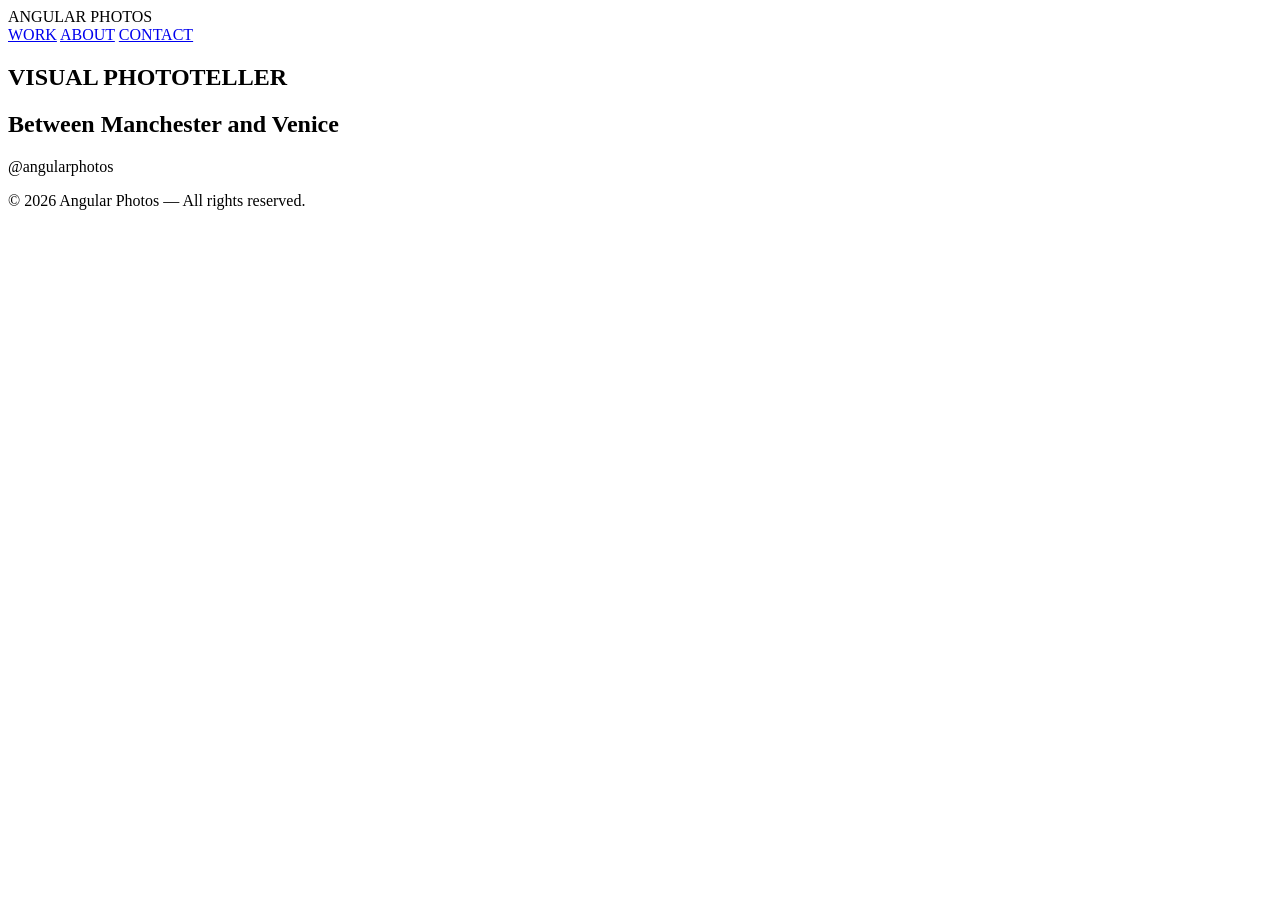
==== about.html @ 1f6b76db "Rename about.hmtl to about.html" ====
<!DOCTYPE html>
<html lang="en">
<head>
  <meta charset="UTF-8">
  <meta name="viewport" content="width=device-width, initial-scale=1.0">
  <title>About — Angular Photos</title>
  <link href="https://fonts.googleapis.com/css2?family=Inter:wght@400;500;700&display=swap" rel="stylesheet">
  <link rel="stylesheet" href="style.css">
</head>
<body>

  <header class="header">
    <div class="logo">ANGULAR PHOTOS</div>
    <nav class="nav">
      <a href="index.html">WORK</a>
      <a href="about.html">ABOUT</a>
      <a href="contact.html">CONTACT</a>
    </nav>
  </header>

  <section class="about">
    <h1>VISUAL PHOTOTELLER</h1>
    <h2>Between Manchester and Venice</h2>
  </section>

  <footer class="footer">
    <p>@angularphotos</p>
    <p>© 2026 Angular Photos — All rights reserved.</p>
  </footer>

</body>
</html>
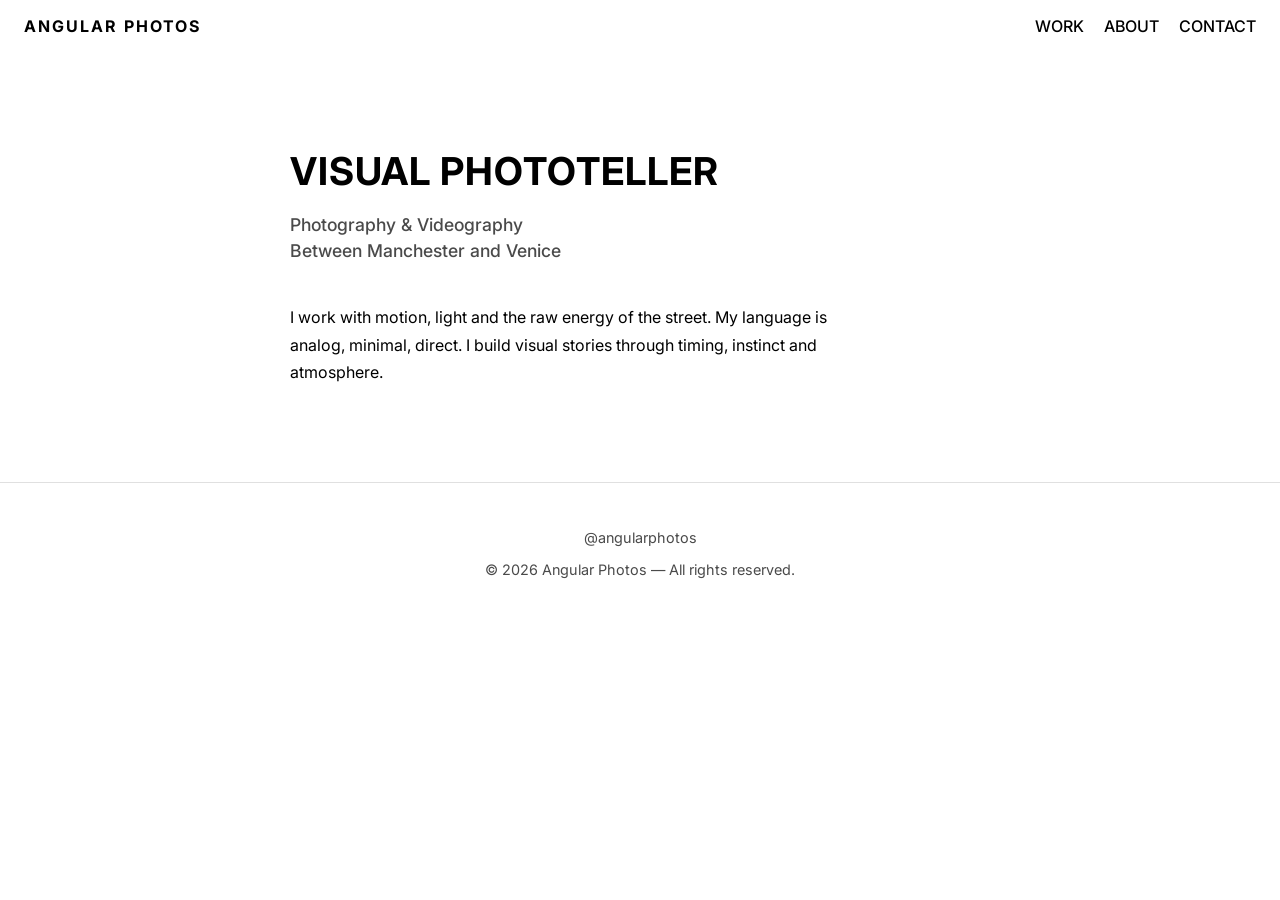
==== commit e94a1a03: "Update about section with new content and styling adjustments" ====
--- a/about.html
+++ b/about.html
@@ -1,5 +1,6 @@
 <!DOCTYPE html>
 <html lang="en">
+
 <head>
   <meta charset="UTF-8">
   <meta name="viewport" content="width=device-width, initial-scale=1.0">
@@ -7,6 +8,7 @@
   <link href="https://fonts.googleapis.com/css2?family=Inter:wght@400;500;700&display=swap" rel="stylesheet">
   <link rel="stylesheet" href="style.css">
 </head>
+
 <body>
 
   <header class="header">
@@ -20,7 +22,16 @@
 
   <section class="about">
     <h1>VISUAL PHOTOTELLER</h1>
-    <h2>Between Manchester and Venice</h2>
+    <p class="about-sub">
+      Photography & Videography<br>
+      Between Manchester and Venice
+    </p>
+
+    <p class="about-text">
+      I work with motion, light and the raw energy of the street.
+      My language is analog, minimal, direct.
+      I build visual stories through timing, instinct and atmosphere.
+    </p>
   </section>
 
   <footer class="footer">
@@ -29,4 +40,5 @@
   </footer>
 
 </body>
-</html>
+
+</html>
--- a/style.css
+++ b/style.css
@@ -0,0 +1,106 @@
+body {
+  margin: 0;
+  background: #FFFFFF;
+  color: #000000;
+  font-family: 'Inter', sans-serif;
+}
+
+.header {
+  display: flex;
+  justify-content: space-between;
+  align-items: center;
+  padding: 1rem 1.5rem;
+}
+
+.logo {
+  font-weight: 700;
+  letter-spacing: 2px;
+}
+
+.nav a {
+  margin-left: 1rem;
+  text-decoration: none;
+  color: #000000;
+  font-weight: 500;
+}
+
+.editorial-grid {
+  display: grid;
+  grid-template-columns: 1fr;
+  gap: 1rem;
+  padding: 1rem;
+}
+
+.editorial-grid img {
+  width: 100%;
+  height: 100%;
+  object-fit: cover;
+}
+
+@media (min-width: 768px) {
+  .editorial-grid {
+    grid-template-columns: repeat(3, 1fr);
+    grid-auto-rows: 320px;
+  }
+
+  .grid-item.tall {
+    grid-row: span 2;
+  }
+
+  .grid-item.wide {
+    grid-column: span 2;
+  }
+
+  .grid-item.large {
+    grid-column: span 2;
+    grid-row: span 2;
+  }
+}
+
+.about {
+  max-width: 700px;
+  margin: 6rem auto;
+  padding: 0 1.5rem;
+  text-align: left;
+}
+
+.about h1 {
+  font-size: 2.4rem;
+  font-weight: 700;
+  letter-spacing: 1px;
+  margin-bottom: 1rem;
+}
+
+.about-sub {
+  font-size: 1.1rem;
+  font-weight: 500;
+  color: #4A4A4A;
+  margin-bottom: 2.5rem;
+  line-height: 1.5;
+}
+
+.about-text {
+  font-size: 1rem;
+  line-height: 1.7;
+  color: #000000;
+  max-width: 550px;
+}
+
+
+.contact {
+  text-align: center;
+  padding: 4rem 1rem;
+}
+
+.contact a {
+  color: #000000;
+  text-decoration: none;
+}
+
+.footer {
+  text-align: center;
+  padding: 2rem 1rem;
+  font-size: 0.9rem;
+  color: #4A4A4A;
+  border-top: 1px solid #E0E0E0;
+}
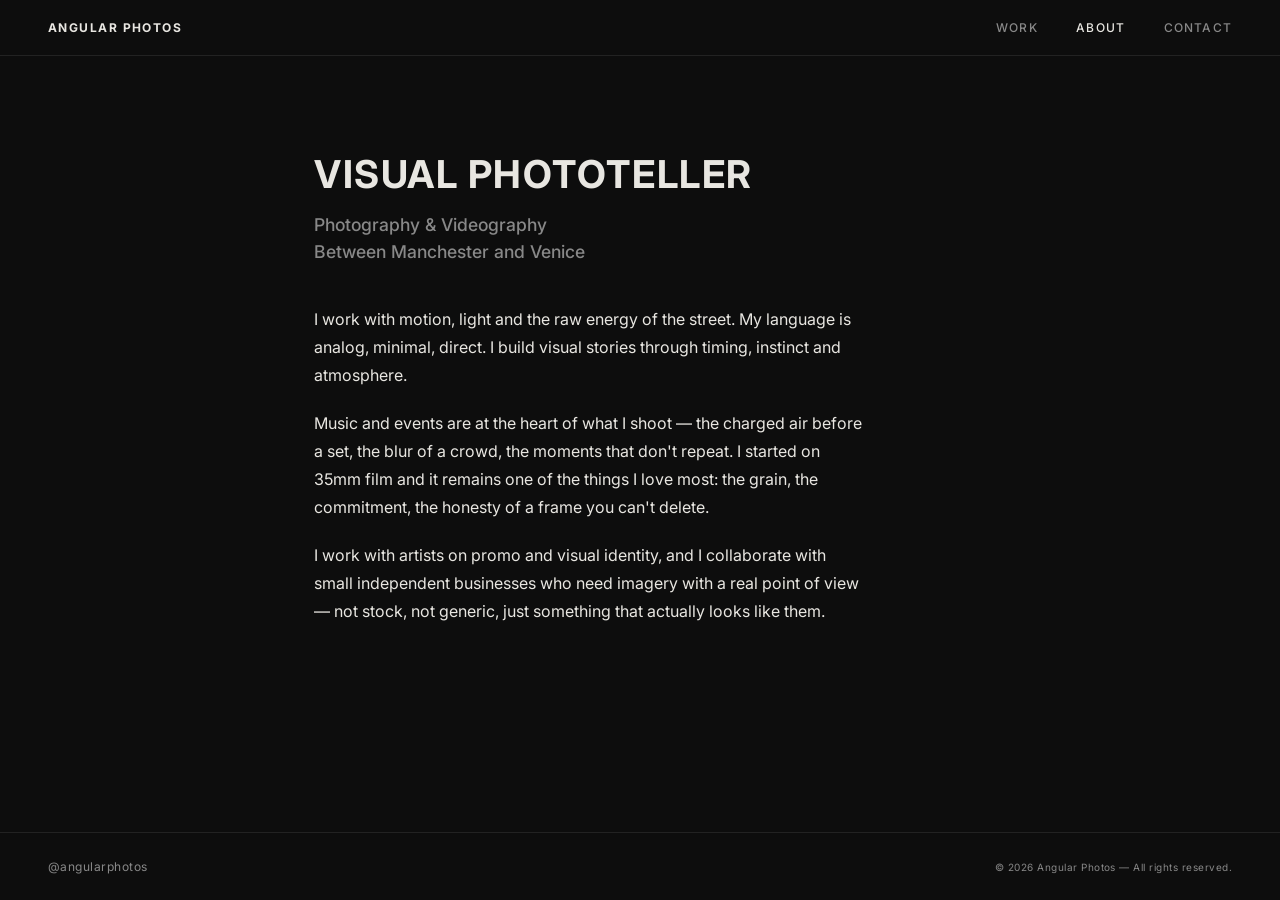
==== commit c0b2e173: "Enhance about page with improved navigation, accessibility features, and additional content" ====
--- a/about.html
+++ b/about.html
@@ -1,44 +1,99 @@
 <!DOCTYPE html>
 <html lang="en">
-
 <head>
   <meta charset="UTF-8">
   <meta name="viewport" content="width=device-width, initial-scale=1.0">
+  <meta name="description" content="About Angular Photos — photography and videography between Manchester and Venice.">
+  <meta name="theme-color" content="#0d0d0d">
   <title>About — Angular Photos</title>
+  <link rel="preconnect" href="https://fonts.googleapis.com">
+  <link rel="preconnect" href="https://fonts.gstatic.com" crossorigin>
   <link href="https://fonts.googleapis.com/css2?family=Inter:wght@400;500;700&display=swap" rel="stylesheet">
   <link rel="stylesheet" href="style.css">
 </head>
-
 <body>
 
-  <header class="header">
-    <div class="logo">ANGULAR PHOTOS</div>
-    <nav class="nav">
+  <header class="header" role="banner">
+    <!-- Fix 1: <a> not <div> so the logo is actually a link -->
+    <a href="index.html" class="logo" aria-label="Angular Photos — home">ANGULAR PHOTOS</a>
+
+    <!-- Fix 2: hamburger button so the nav can be closed on mobile -->
+    <button class="nav-toggle"
+            aria-controls="main-nav"
+            aria-expanded="false"
+            aria-label="Open navigation menu">
+      <span aria-hidden="true"></span>
+      <span aria-hidden="true"></span>
+      <span aria-hidden="true"></span>
+    </button>
+
+    <nav id="main-nav" class="nav" aria-label="Main navigation">
       <a href="index.html">WORK</a>
-      <a href="about.html">ABOUT</a>
+      <a href="about.html" aria-current="page">ABOUT</a>
       <a href="contact.html">CONTACT</a>
     </nav>
   </header>
 
-  <section class="about">
-    <h1>VISUAL PHOTOTELLER</h1>
-    <p class="about-sub">
-      Photography & Videography<br>
-      Between Manchester and Venice
-    </p>
+  <main>
+    <section class="about">
+      <h1>VISUAL PHOTOTELLER</h1>
+      <p class="about-sub">
+        Photography & Videography<br>
+        Between Manchester and Venice
+      </p>
+      <p class="about-text">
+        I work with motion, light and the raw energy of the street.
+        My language is analog, minimal, direct.
+        I build visual stories through timing, instinct and atmosphere.
+      </p>
+      <p class="about-text">
+        Music and events are at the heart of what I shoot — the charged air before a set,
+        the blur of a crowd, the moments that don't repeat. I started on 35mm film and it
+        remains one of the things I love most: the grain, the commitment, the honesty of
+        a frame you can't delete.
+      </p>
+      <p class="about-text">
+        I work with artists on promo and visual identity, and I collaborate with small
+        independent businesses who need imagery with a real point of view — not stock,
+        not generic, just something that actually looks like them.
+      </p>
+    </section>
+  </main>
 
-    <p class="about-text">
-      I work with motion, light and the raw energy of the street.
-      My language is analog, minimal, direct.
-      I build visual stories through timing, instinct and atmosphere.
-    </p>
-  </section>
-
-  <footer class="footer">
-    <p>@angularphotos</p>
-    <p>© 2026 Angular Photos — All rights reserved.</p>
+  <footer class="footer" role="contentinfo">
+    <p><a href="https://instagram.com/angularphotos"
+          style="color:inherit;text-decoration:none;"
+          aria-label="Angular Photos on Instagram">@angularphotos</a></p>
+    <p><small>© 2026 Angular Photos — All rights reserved.</small></p>
   </footer>
 
+  <script>
+    const toggle = document.querySelector('.nav-toggle');
+    const nav    = document.getElementById('main-nav');
+
+    toggle.addEventListener('click', () => {
+      const open = toggle.getAttribute('aria-expanded') === 'true';
+      toggle.setAttribute('aria-expanded', String(!open));
+      toggle.setAttribute('aria-label', open ? 'Open navigation menu' : 'Close navigation menu');
+      nav.classList.toggle('is-open', !open);
+    });
+
+    document.addEventListener('keydown', e => {
+      if (e.key === 'Escape' && nav.classList.contains('is-open')) {
+        toggle.setAttribute('aria-expanded', 'false');
+        toggle.setAttribute('aria-label', 'Open navigation menu');
+        nav.classList.remove('is-open');
+        toggle.focus();
+      }
+    });
+
+    nav.querySelectorAll('a').forEach(link => {
+      link.addEventListener('click', () => {
+        toggle.setAttribute('aria-expanded', 'false');
+        nav.classList.remove('is-open');
+      });
+    });
+  </script>
+
 </body>
-
 </html>
--- a/style.css
+++ b/style.css
@@ -1,106 +1,322 @@
+/* ============================================================
+   ANGULAR PHOTOS — style.css
+   Design tokens → Reset → Layout → Components → Pages → Utils
+   ============================================================ */
+
+/* ── Design tokens ───────────────────────────────────────── */
+:root {
+  /* Colours */
+  --color-bg:       #0d0d0d;
+  --color-surface:  #1a1a1a;
+  --color-text:     #e8e6e1;
+  --color-muted:    #888;
+  --color-border:   #222;
+  --color-accent:   #e8e6e1;
+
+  /* Typography */
+  --font-main: 'Inter', sans-serif;
+  --text-xs:   .75rem;
+  --text-sm:   .875rem;
+  --text-base: 1rem;
+  --text-lg:   1.1rem;
+  --text-xl:   1.25rem;
+  --text-2xl:  clamp(1.75rem, 4vw, 2.4rem);
+
+  /* Spacing */
+  --space-xs:  .5rem;
+  --space-sm:  1rem;
+  --space-md:  1.5rem;
+  --space-lg:  2.5rem;
+  --space-xl:  4rem;
+  --space-2xl: 6rem;
+
+  /* Layout */
+  --header-h:        56px;
+  --gallery-gap:     clamp(6px, 1.2vw, 14px);
+  --gallery-min-col: min(260px, 100%);
+  --content-max:     700px;
+  --text-max:        55ch;   /* comfortable line length */
+
+  /* Motion */
+  --duration-fast: .2s;
+  --duration-mid:  .4s;
+  --ease-out:      cubic-bezier(.25, .46, .45, .94);
+
+  /* Misc */
+  --radius: 4px;
+}
+
+/* ── Reset ───────────────────────────────────────────────── */
+*, *::before, *::after {
+  box-sizing: border-box;
+  margin: 0;
+  padding: 0;
+}
+
+/* Prevent horizontal scroll without hiding intentional overflow */
+html { overflow-x: clip; }
+
+/* Smooth scroll — overridden by reduced-motion below */
+html { scroll-behavior: smooth; }
+
+/* ── Base ────────────────────────────────────────────────── */
 body {
-  margin: 0;
-  background: #FFFFFF;
-  color: #000000;
-  font-family: 'Inter', sans-serif;
-}
-
+  font-family:      var(--font-main);
+  font-size:        var(--text-base);
+  line-height:      1.6;
+  background-color: var(--color-bg);
+  color:            var(--color-text);
+  min-height:       100dvh;          /* dvh = accounts for mobile browser chrome */
+  display:          flex;
+  flex-direction:   column;
+}
+
+img, video {
+  max-width: 100%;
+  height: auto;
+  display: block;
+}
+
+a {
+  color: inherit;
+  text-decoration: none;
+}
+
+/* ── Focus styles (shared, visible only for keyboard) ────── */
+:focus-visible {
+  outline:        2px solid var(--color-accent);
+  outline-offset: 3px;
+  border-radius:  var(--radius);
+}
+
+/* ── Skip link ───────────────────────────────────────────── */
+.skip-link {
+  position:      absolute;
+  top:           -999px;
+  left:          var(--space-sm);
+  padding:       var(--space-xs) var(--space-sm);
+  background:    var(--color-accent);
+  color:         #000;
+  font-size:     var(--text-sm);
+  font-weight:   700;
+  border-radius: var(--radius);
+  z-index:       9999;
+}
+.skip-link:focus { top: var(--space-xs); }
+
+/* ── Header ──────────────────────────────────────────────── */
 .header {
-  display: flex;
+  height:          var(--header-h);
+  position:        sticky;
+  top:             0;
+  z-index:         100;
+  display:         flex;
+  align-items:     center;
   justify-content: space-between;
+  padding-inline:  clamp(var(--space-sm), 4vw, 3rem);
+  background:      var(--color-bg);
+  border-bottom:   1px solid var(--color-border);
+}
+
+/* Logo — always first in flex order, above mobile nav overlay */
+.logo {
+  font-size:      var(--text-xs);
+  font-weight:    700;
+  letter-spacing: .12em;
+  white-space:    nowrap;
+  flex-shrink:    0;
+  order:          0;
+  position:       relative;   /* establishes stacking context */
+  z-index:        200;        /* above the nav overlay (z-index: unset) */
+  transition:     opacity var(--duration-fast);
+}
+.logo:hover { opacity: .65; }
+
+/* Desktop nav */
+.nav {
+  display:     flex;
   align-items: center;
-  padding: 1rem 1.5rem;
-}
-
-.logo {
-  font-weight: 700;
-  letter-spacing: 2px;
-}
-
+  gap:         clamp(var(--space-sm), 3vw, 2.5rem);
+  order:       1;            /* sits between logo and hamburger */
+}
 .nav a {
-  margin-left: 1rem;
-  text-decoration: none;
-  color: #000000;
-  font-weight: 500;
-}
-
-.editorial-grid {
+  font-size:      var(--text-xs);
+  font-weight:    500;
+  letter-spacing: .1em;
+  color:          var(--color-muted);
+  transition:     color var(--duration-fast);
+}
+.nav a:hover,
+.nav a[aria-current="page"] { color: var(--color-text); }
+
+/* Hamburger button — hidden on desktop, shown on mobile */
+.nav-toggle {
+  display:         none;
+  flex-direction:  column;
+  justify-content: center;
+  gap:             5px;
+  width:           32px;
+  height:          32px;
+  background:      none;
+  border:          none;
+  cursor:          pointer;
+  padding:         4px;
+  border-radius:   var(--radius);
+  order:           2;          /* always rightmost in the header flex row */
+}
+.nav-toggle span {
+  display:          block;
+  height:           1.5px;
+  background:       var(--color-text);
+  border-radius:    2px;
+  transition:       transform var(--duration-fast),
+                    opacity   var(--duration-fast);
+  transform-origin: center;
+}
+.nav-toggle[aria-expanded="true"] span:nth-child(1) { transform: translateY(6.5px) rotate(45deg); }
+.nav-toggle[aria-expanded="true"] span:nth-child(2) { opacity: 0; }
+.nav-toggle[aria-expanded="true"] span:nth-child(3) { transform: translateY(-6.5px) rotate(-45deg); }
+
+/* ── Gallery ─────────────────────────────────────────────── */
+main { flex: 1; }
+
+.gallery {
+  padding: var(--gallery-gap);
   display: grid;
-  grid-template-columns: 1fr;
-  gap: 1rem;
-  padding: 1rem;
-}
-
-.editorial-grid img {
-  width: 100%;
-  height: 100%;
+  /*
+    auto-fill: create as many columns as fit.
+    minmax(min(260px,100%), 1fr): each column is at least 260px
+    but never overflows a single-column mobile layout.
+    No breakpoint needed — the grid adapts continuously.
+  */
+  grid-template-columns: repeat(auto-fill, minmax(var(--gallery-min-col), 1fr));
+  gap: var(--gallery-gap);
+}
+
+.gallery-item {
+  display:       block;
+  overflow:      hidden;
+  border-radius: var(--radius);
+  background:    var(--color-surface); /* placeholder colour while image loads */
+  /* No aspect-ratio here — let each image keep its natural proportions.
+     Portrait shots will be taller, landscape shots shorter, which is
+     correct for a photography portfolio. */
+}
+
+.gallery-item img {
+  width:      100%;
+  height:     auto;        /* natural height — portrait images won't be cropped */
   object-fit: cover;
-}
-
-@media (min-width: 768px) {
-  .editorial-grid {
-    grid-template-columns: repeat(3, 1fr);
-    grid-auto-rows: 320px;
+  transition: transform var(--duration-mid) var(--ease-out),
+              filter    var(--duration-mid) var(--ease-out);
+}
+
+.gallery-item:hover img,
+.gallery-item:focus-within img {
+  transform: scale(1.04);
+  filter:    brightness(1.08);
+}
+
+/* ── About page ──────────────────────────────────────────── */
+.about {
+  max-width:  var(--content-max);
+  margin:     var(--space-2xl) auto;
+  padding:    0 clamp(var(--space-sm), 4vw, var(--space-md));
+}
+
+.about h1 {
+  font-size:     var(--text-2xl);
+  font-weight:   700;
+  letter-spacing: .04em;
+  line-height:   1.15;
+  margin-bottom: var(--space-sm);
+}
+
+.about-sub {
+  font-size:     var(--text-lg);
+  font-weight:   500;
+  color:         var(--color-muted);
+  margin-bottom: var(--space-lg);
+  line-height:   1.5;
+  max-width:     var(--text-max);
+}
+
+.about-text {
+  font-size:   var(--text-base);
+  line-height: 1.75;
+  color:       var(--color-text);
+  max-width:   var(--text-max);
+}
+.about-text + .about-text {
+  margin-top: 1.25rem;
+}
+
+/* ── Contact page ────────────────────────────────────────── */
+.contact {
+  display:         flex;
+  flex-direction:  column;
+  align-items:     center;
+  justify-content: center;
+  text-align:      center;
+  padding:         var(--space-xl) var(--space-sm);
+  gap:             var(--space-sm);
+}
+
+.contact a {
+  text-decoration: underline;
+  text-underline-offset: 3px;
+  transition: opacity var(--duration-fast);
+}
+.contact a:hover { opacity: .65; }
+
+/* ── Footer ──────────────────────────────────────────────── */
+.footer {
+  display:         flex;
+  flex-wrap:       wrap;
+  justify-content: space-between;
+  align-items:     center;
+  gap:             var(--space-xs);
+  padding:         var(--space-md) clamp(var(--space-sm), 4vw, 3rem);
+  border-top:      1px solid var(--color-border);
+  font-size:       var(--text-xs);
+  color:           var(--color-muted);
+  letter-spacing:  .04em;
+}
+
+/* ── Mobile nav overlay ──────────────────────────────────── */
+@media (max-width: 600px) {
+  .nav-toggle { display: flex; }
+
+  .nav {
+    /* Covers viewport below the header */
+    position:        fixed;
+    inset:           var(--header-h) 0 0 0;
+    flex-direction:  column;
+    justify-content: center;
+    gap:             2rem;
+    background:      var(--color-bg);
+    opacity:         0;
+    pointer-events:  none;
+    transition:      opacity var(--duration-fast);
   }
-
-  .grid-item.tall {
-    grid-row: span 2;
+  .nav.is-open {
+    opacity:        1;
+    pointer-events: auto;
   }
-
-  .grid-item.wide {
-    grid-column: span 2;
+  .nav a {
+    font-size:      var(--text-xl);
+    letter-spacing: .12em;
   }
-
-  .grid-item.large {
-    grid-column: span 2;
-    grid-row: span 2;
+}
+
+/* ── Reduced-motion: disable all transitions/animations ─── */
+@media (prefers-reduced-motion: reduce) {
+  *,
+  *::before,
+  *::after {
+    animation-duration:   1ms !important;
+    animation-iteration-count: 1 !important;
+    transition-duration:  1ms !important;
+    scroll-behavior:      auto !important;
   }
-}
-
-.about {
-  max-width: 700px;
-  margin: 6rem auto;
-  padding: 0 1.5rem;
-  text-align: left;
-}
-
-.about h1 {
-  font-size: 2.4rem;
-  font-weight: 700;
-  letter-spacing: 1px;
-  margin-bottom: 1rem;
-}
-
-.about-sub {
-  font-size: 1.1rem;
-  font-weight: 500;
-  color: #4A4A4A;
-  margin-bottom: 2.5rem;
-  line-height: 1.5;
-}
-
-.about-text {
-  font-size: 1rem;
-  line-height: 1.7;
-  color: #000000;
-  max-width: 550px;
-}
-
-
-.contact {
-  text-align: center;
-  padding: 4rem 1rem;
-}
-
-.contact a {
-  color: #000000;
-  text-decoration: none;
-}
-
-.footer {
-  text-align: center;
-  padding: 2rem 1rem;
-  font-size: 0.9rem;
-  color: #4A4A4A;
-  border-top: 1px solid #E0E0E0;
 }
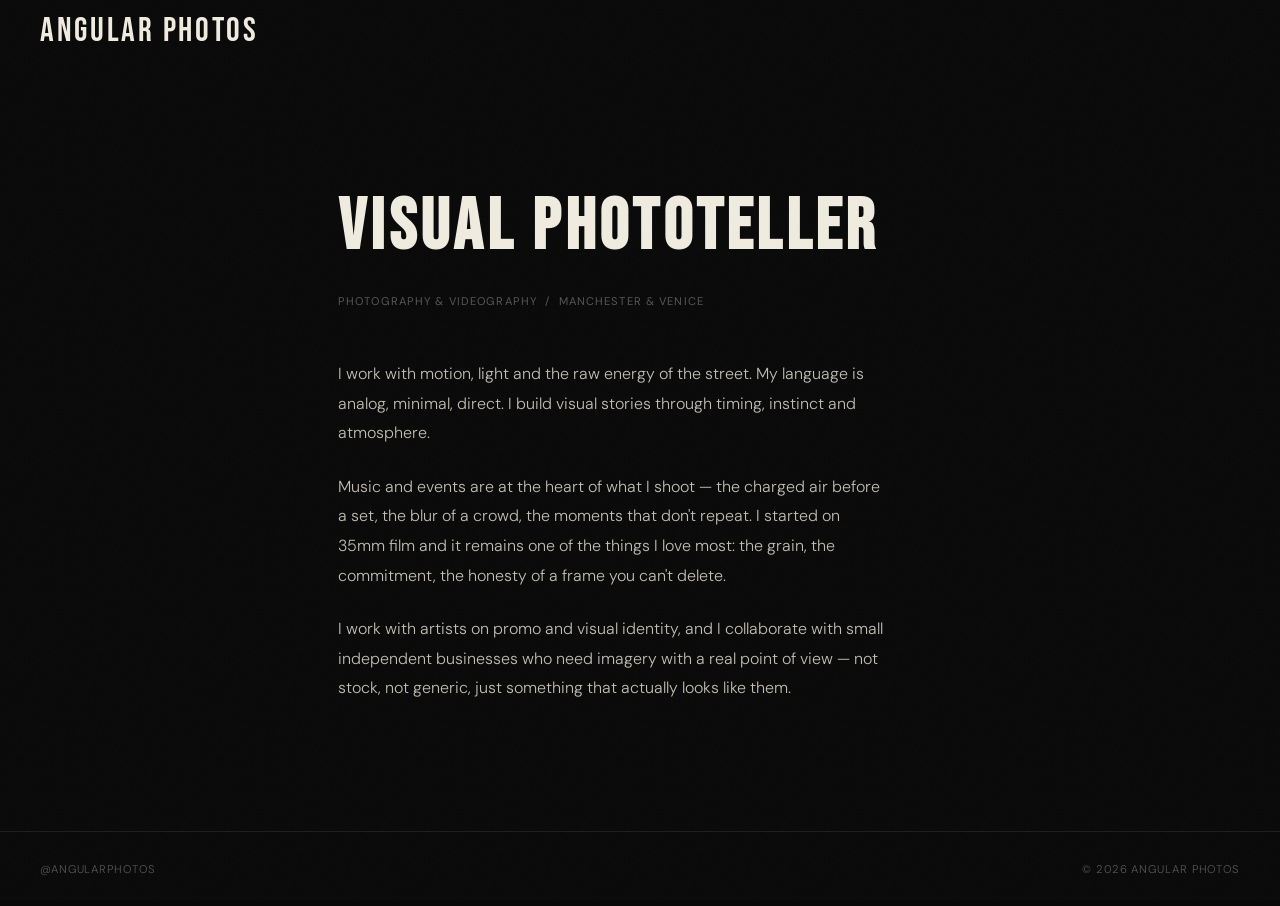
==== commit 962c7a81: "Update HTML metadata and styles for improved accessibility and design consistency" ====
--- a/about.html
+++ b/about.html
@@ -3,30 +3,23 @@
 <head>
   <meta charset="UTF-8">
   <meta name="viewport" content="width=device-width, initial-scale=1.0">
-  <meta name="description" content="About Angular Photos — photography and videography between Manchester and Venice.">
-  <meta name="theme-color" content="#0d0d0d">
+  <meta name="description" content="About Angular Photos — music and documentary photography between Manchester and Venice.">
+  <meta name="theme-color" content="#080808">
   <title>About — Angular Photos</title>
   <link rel="preconnect" href="https://fonts.googleapis.com">
   <link rel="preconnect" href="https://fonts.gstatic.com" crossorigin>
-  <link href="https://fonts.googleapis.com/css2?family=Inter:wght@400;500;700&display=swap" rel="stylesheet">
+  <link href="https://fonts.googleapis.com/css2?family=Bebas+Neue&family=DM+Sans:wght@300;400;500&display=swap" rel="stylesheet">
   <link rel="stylesheet" href="style.css">
 </head>
 <body>
 
   <header class="header" role="banner">
-    <!-- Fix 1: <a> not <div> so the logo is actually a link -->
     <a href="index.html" class="logo" aria-label="Angular Photos — home">ANGULAR PHOTOS</a>
-
-    <!-- Fix 2: hamburger button so the nav can be closed on mobile -->
-    <button class="nav-toggle"
-            aria-controls="main-nav"
-            aria-expanded="false"
-            aria-label="Open navigation menu">
+    <button class="nav-toggle" aria-controls="main-nav" aria-expanded="false" aria-label="Open navigation menu">
       <span aria-hidden="true"></span>
       <span aria-hidden="true"></span>
       <span aria-hidden="true"></span>
     </button>
-
     <nav id="main-nav" class="nav" aria-label="Main navigation">
       <a href="index.html">WORK</a>
       <a href="about.html" aria-current="page">ABOUT</a>
@@ -38,8 +31,7 @@
     <section class="about">
       <h1>VISUAL PHOTOTELLER</h1>
       <p class="about-sub">
-        Photography & Videography<br>
-        Between Manchester and Venice
+        Photography &amp; Videography&nbsp;&nbsp;/&nbsp;&nbsp;Manchester &amp; Venice
       </p>
       <p class="about-text">
         I work with motion, light and the raw energy of the street.
@@ -61,10 +53,8 @@
   </main>
 
   <footer class="footer" role="contentinfo">
-    <p><a href="https://instagram.com/angularphotos"
-          style="color:inherit;text-decoration:none;"
-          aria-label="Angular Photos on Instagram">@angularphotos</a></p>
-    <p><small>© 2026 Angular Photos — All rights reserved.</small></p>
+    <p><a href="https://instagram.com/angularphotos" aria-label="Angular Photos on Instagram">@angularphotos</a></p>
+    <p>© 2026 Angular Photos</p>
   </footer>
 
   <script>
@@ -76,6 +66,7 @@
       toggle.setAttribute('aria-expanded', String(!open));
       toggle.setAttribute('aria-label', open ? 'Open navigation menu' : 'Close navigation menu');
       nav.classList.toggle('is-open', !open);
+      document.body.style.overflow = open ? '' : 'hidden';
     });
 
     document.addEventListener('keydown', e => {
@@ -83,6 +74,7 @@
         toggle.setAttribute('aria-expanded', 'false');
         toggle.setAttribute('aria-label', 'Open navigation menu');
         nav.classList.remove('is-open');
+        document.body.style.overflow = '';
         toggle.focus();
       }
     });
@@ -91,6 +83,7 @@
       link.addEventListener('click', () => {
         toggle.setAttribute('aria-expanded', 'false');
         nav.classList.remove('is-open');
+        document.body.style.overflow = '';
       });
     });
   </script>
--- a/style.css
+++ b/style.css
@@ -1,49 +1,40 @@
 /* ============================================================
    ANGULAR PHOTOS — style.css
-   Design tokens → Reset → Layout → Components → Pages → Utils
+   Dark / underground / raw — inspired by gulpmag.com
    ============================================================ */
 
 /* ── Design tokens ───────────────────────────────────────── */
 :root {
-  /* Colours */
-  --color-bg:       #0d0d0d;
-  --color-surface:  #1a1a1a;
-  --color-text:     #e8e6e1;
-  --color-muted:    #888;
-  --color-border:   #222;
-  --color-accent:   #e8e6e1;
-
-  /* Typography */
-  --font-main: 'Inter', sans-serif;
-  --text-xs:   .75rem;
-  --text-sm:   .875rem;
+  --color-bg:      #080808;
+  --color-text:    #f0ece0;
+  --color-muted:   #555;
+  --color-border:  #1c1c1c;
+  --color-surface: #111;
+
+  --font-display: 'Bebas Neue', sans-serif;
+  --font-body:    'DM Sans', sans-serif;
+
+  --text-xs:   .7rem;
+  --text-sm:   .85rem;
   --text-base: 1rem;
-  --text-lg:   1.1rem;
-  --text-xl:   1.25rem;
-  --text-2xl:  clamp(1.75rem, 4vw, 2.4rem);
-
-  /* Spacing */
-  --space-xs:  .5rem;
+  --text-lg:   1.15rem;
+  --text-2xl:  clamp(2.4rem, 6vw, 4.5rem);
+
+  --space-xs:  .4rem;
   --space-sm:  1rem;
-  --space-md:  1.5rem;
-  --space-lg:  2.5rem;
-  --space-xl:  4rem;
-  --space-2xl: 6rem;
-
-  /* Layout */
-  --header-h:        56px;
-  --gallery-gap:     clamp(6px, 1.2vw, 14px);
-  --gallery-min-col: min(260px, 100%);
-  --content-max:     700px;
-  --text-max:        55ch;   /* comfortable line length */
-
-  /* Motion */
+  --space-md:  1.75rem;
+  --space-lg:  3rem;
+  --space-xl:  5rem;
+  --space-2xl: 8rem;
+
+  --header-h:    64px;
+  --gap:         4px;
+  --content-max: 660px;
+  --text-max:    50ch;
+
   --duration-fast: .2s;
-  --duration-mid:  .4s;
-  --ease-out:      cubic-bezier(.25, .46, .45, .94);
-
-  /* Misc */
-  --radius: 4px;
+  --duration-mid:  .45s;
+  --ease:          cubic-bezier(.25, .1, .25, 1);
 }
 
 /* ── Reset ───────────────────────────────────────────────── */
@@ -53,23 +44,38 @@
   padding: 0;
 }
 
-/* Prevent horizontal scroll without hiding intentional overflow */
-html { overflow-x: clip; }
-
-/* Smooth scroll — overridden by reduced-motion below */
-html { scroll-behavior: smooth; }
+html {
+  overflow-x: clip;
+  scroll-behavior: smooth;
+}
+
+/* ── Grain overlay ───────────────────────────────────────── */
+body::before {
+  content: '';
+  position: fixed;
+  inset: 0;
+  z-index: 9998;
+  pointer-events: none;
+  opacity: .04;
+  background-image: url("data:image/svg+xml,%3Csvg viewBox='0 0 256 256' xmlns='http://www.w3.org/2000/svg'%3E%3Cfilter id='n'%3E%3CfeTurbulence type='fractalNoise' baseFrequency='0.85' numOctaves='4' stitchTiles='stitch'/%3E%3C/filter%3E%3Crect width='100%25' height='100%25' filter='url(%23n)'/%3E%3C/svg%3E");
+  background-size: 200px 200px;
+}
 
 /* ── Base ────────────────────────────────────────────────── */
 body {
-  font-family:      var(--font-main);
+  font-family:      var(--font-body);
   font-size:        var(--text-base);
-  line-height:      1.6;
+  font-weight:      300;
+  line-height:      1.65;
   background-color: var(--color-bg);
   color:            var(--color-text);
-  min-height:       100dvh;          /* dvh = accounts for mobile browser chrome */
+  min-height:       100dvh;
   display:          flex;
   flex-direction:   column;
-}
+  cursor:           crosshair;
+}
+
+a, button { cursor: crosshair; }
 
 img, video {
   max-width: 100%;
@@ -82,25 +88,24 @@
   text-decoration: none;
 }
 
-/* ── Focus styles (shared, visible only for keyboard) ────── */
+/* ── Focus styles ────────────────────────────────────────── */
 :focus-visible {
-  outline:        2px solid var(--color-accent);
-  outline-offset: 3px;
-  border-radius:  var(--radius);
+  outline:        1px solid var(--color-text);
+  outline-offset: 4px;
 }
 
 /* ── Skip link ───────────────────────────────────────────── */
 .skip-link {
-  position:      absolute;
-  top:           -999px;
-  left:          var(--space-sm);
-  padding:       var(--space-xs) var(--space-sm);
-  background:    var(--color-accent);
-  color:         #000;
-  font-size:     var(--text-sm);
-  font-weight:   700;
-  border-radius: var(--radius);
-  z-index:       9999;
+  position:    absolute;
+  top:         -999px;
+  left:        var(--space-sm);
+  padding:     var(--space-xs) var(--space-sm);
+  background:  var(--color-text);
+  color:       var(--color-bg);
+  font-family: var(--font-body);
+  font-size:   var(--text-sm);
+  font-weight: 500;
+  z-index:     9999;
 }
 .skip-link:focus { top: var(--space-xs); }
 
@@ -113,161 +118,193 @@
   display:         flex;
   align-items:     center;
   justify-content: space-between;
-  padding-inline:  clamp(var(--space-sm), 4vw, 3rem);
+  padding-inline:  clamp(var(--space-sm), 4vw, 2.5rem);
   background:      var(--color-bg);
-  border-bottom:   1px solid var(--color-border);
-}
-
-/* Logo — always first in flex order, above mobile nav overlay */
+}
+
+/* Logo — Bebas Neue, cream, large */
 .logo {
-  font-size:      var(--text-xs);
-  font-weight:    700;
-  letter-spacing: .12em;
+  font-family:    var(--font-display);
+  font-size:      clamp(1.5rem, 3.5vw, 2.1rem);
+  letter-spacing: .08em;
+  color:          var(--color-text);
   white-space:    nowrap;
   flex-shrink:    0;
-  order:          0;
-  position:       relative;   /* establishes stacking context */
-  z-index:        200;        /* above the nav overlay (z-index: unset) */
+  position:       relative;
+  z-index:        200;
+  line-height:    1;
   transition:     opacity var(--duration-fast);
 }
-.logo:hover { opacity: .65; }
-
-/* Desktop nav */
+.logo:hover { opacity: .45; }
+
+/* Nav overlay — always full-screen, all screen sizes */
 .nav {
-  display:     flex;
-  align-items: center;
-  gap:         clamp(var(--space-sm), 3vw, 2.5rem);
-  order:       1;            /* sits between logo and hamburger */
-}
-.nav a {
-  font-size:      var(--text-xs);
-  font-weight:    500;
-  letter-spacing: .1em;
-  color:          var(--color-muted);
-  transition:     color var(--duration-fast);
-}
-.nav a:hover,
-.nav a[aria-current="page"] { color: var(--color-text); }
-
-/* Hamburger button — hidden on desktop, shown on mobile */
-.nav-toggle {
-  display:         none;
-  flex-direction:  column;
-  justify-content: center;
-  gap:             5px;
-  width:           32px;
-  height:          32px;
-  background:      none;
-  border:          none;
-  cursor:          pointer;
-  padding:         4px;
-  border-radius:   var(--radius);
-  order:           2;          /* always rightmost in the header flex row */
-}
-.nav-toggle span {
-  display:          block;
-  height:           1.5px;
-  background:       var(--color-text);
-  border-radius:    2px;
-  transition:       transform var(--duration-fast),
-                    opacity   var(--duration-fast);
-  transform-origin: center;
-}
-.nav-toggle[aria-expanded="true"] span:nth-child(1) { transform: translateY(6.5px) rotate(45deg); }
-.nav-toggle[aria-expanded="true"] span:nth-child(2) { opacity: 0; }
-.nav-toggle[aria-expanded="true"] span:nth-child(3) { transform: translateY(-6.5px) rotate(-45deg); }
-
-/* ── Gallery ─────────────────────────────────────────────── */
-main { flex: 1; }
-
-.gallery {
-  padding: var(--gallery-gap);
-  display: grid;
-  /*
-    auto-fill: create as many columns as fit.
-    minmax(min(260px,100%), 1fr): each column is at least 260px
-    but never overflows a single-column mobile layout.
-    No breakpoint needed — the grid adapts continuously.
-  */
-  grid-template-columns: repeat(auto-fill, minmax(var(--gallery-min-col), 1fr));
-  gap: var(--gallery-gap);
-}
-
-.gallery-item {
-  display:       block;
-  overflow:      hidden;
-  border-radius: var(--radius);
-  background:    var(--color-surface); /* placeholder colour while image loads */
-  /* No aspect-ratio here — let each image keep its natural proportions.
-     Portrait shots will be taller, landscape shots shorter, which is
-     correct for a photography portfolio. */
-}
-
-.gallery-item img {
-  width:      100%;
-  height:     auto;        /* natural height — portrait images won't be cropped */
-  object-fit: cover;
-  transition: transform var(--duration-mid) var(--ease-out),
-              filter    var(--duration-mid) var(--ease-out);
-}
-
-.gallery-item:hover img,
-.gallery-item:focus-within img {
-  transform: scale(1.04);
-  filter:    brightness(1.08);
-}
-
-/* ── About page ──────────────────────────────────────────── */
-.about {
-  max-width:  var(--content-max);
-  margin:     var(--space-2xl) auto;
-  padding:    0 clamp(var(--space-sm), 4vw, var(--space-md));
-}
-
-.about h1 {
-  font-size:     var(--text-2xl);
-  font-weight:   700;
-  letter-spacing: .04em;
-  line-height:   1.15;
-  margin-bottom: var(--space-sm);
-}
-
-.about-sub {
-  font-size:     var(--text-lg);
-  font-weight:   500;
-  color:         var(--color-muted);
-  margin-bottom: var(--space-lg);
-  line-height:   1.5;
-  max-width:     var(--text-max);
-}
-
-.about-text {
-  font-size:   var(--text-base);
-  line-height: 1.75;
-  color:       var(--color-text);
-  max-width:   var(--text-max);
-}
-.about-text + .about-text {
-  margin-top: 1.25rem;
-}
-
-/* ── Contact page ────────────────────────────────────────── */
-.contact {
+  position:        fixed;
+  inset:           0;
   display:         flex;
   flex-direction:  column;
   align-items:     center;
   justify-content: center;
-  text-align:      center;
-  padding:         var(--space-xl) var(--space-sm);
-  gap:             var(--space-sm);
-}
-
-.contact a {
-  text-decoration: underline;
-  text-underline-offset: 3px;
-  transition: opacity var(--duration-fast);
-}
-.contact a:hover { opacity: .65; }
+  gap:             clamp(1.2rem, 3.5vh, 2rem);
+  background:      var(--color-bg);
+  opacity:         0;
+  pointer-events:  none;
+  transition:      opacity var(--duration-mid) var(--ease);
+  z-index:         150;
+}
+.nav.is-open {
+  opacity:        1;
+  pointer-events: auto;
+}
+.nav a {
+  font-family:    var(--font-display);
+  font-size:      clamp(2.8rem, 9vw, 6rem);
+  letter-spacing: .08em;
+  color:          var(--color-text);
+  opacity:        .2;
+  transition:     opacity var(--duration-fast);
+  line-height:    1;
+}
+.nav a:hover,
+.nav a[aria-current="page"] { opacity: 1; }
+
+/* Hamburger — always visible */
+.nav-toggle {
+  display:         flex;
+  flex-direction:  column;
+  justify-content: center;
+  gap:             6px;
+  width:           36px;
+  height:          36px;
+  background:      none;
+  border:          none;
+  padding:         4px;
+  position:        relative;
+  z-index:         200;
+}
+.nav-toggle span {
+  display:          block;
+  height:           1px;
+  background:       var(--color-text);
+  transition:       transform var(--duration-fast) var(--ease),
+                    opacity   var(--duration-fast);
+  transform-origin: center;
+}
+.nav-toggle[aria-expanded="true"] span:nth-child(1) { transform: translateY(7px) rotate(45deg); }
+.nav-toggle[aria-expanded="true"] span:nth-child(2) { opacity: 0; }
+.nav-toggle[aria-expanded="true"] span:nth-child(3) { transform: translateY(-7px) rotate(-45deg); }
+
+/* ── Gallery — layout handled by JS masonry in index.html ── */
+main { flex: 1; }
+
+.gallery {
+  position: relative;
+  padding:  var(--gap);
+}
+
+.gallery-item {
+  position:   absolute;
+  overflow:   hidden;
+  background: var(--color-surface);
+  box-sizing: border-box;
+}
+.gallery--loading .gallery-item {
+  position:      relative;
+  width:         100%;
+  margin-bottom: var(--gap);
+  top:           auto !important;
+  left:          auto !important;
+}
+
+.gallery-item img {
+  display:    block;
+  width:      100%;
+  height:     auto;
+  object-fit: cover;
+  filter:     brightness(.88);
+  transition: transform var(--duration-mid) var(--ease),
+              filter    var(--duration-mid) var(--ease);
+}
+.gallery-item:hover img {
+  transform: scale(1.04);
+  filter:    brightness(1);
+}
+
+/* ── About page ──────────────────────────────────────────── */
+.about {
+  max-width: var(--content-max);
+  margin:    var(--space-2xl) auto;
+  padding:   0 clamp(var(--space-sm), 5vw, var(--space-md));
+}
+
+.about h1 {
+  font-family:    var(--font-display);
+  font-size:      var(--text-2xl);
+  letter-spacing: .06em;
+  line-height:    1;
+  margin-bottom:  var(--space-md);
+  color:          var(--color-text);
+}
+
+.about-sub {
+  font-size:      var(--text-xs);
+  font-weight:    400;
+  color:          var(--color-muted);
+  margin-bottom:  var(--space-lg);
+  line-height:    1.7;
+  letter-spacing: .1em;
+  text-transform: uppercase;
+}
+
+.about-text {
+  font-size:   var(--text-base);
+  font-weight: 300;
+  line-height: 1.85;
+  color:       var(--color-text);
+  max-width:   var(--text-max);
+  opacity:     .8;
+}
+.about-text + .about-text {
+  margin-top: 1.5rem;
+}
+
+/* ── Contact page ────────────────────────────────────────── */
+.contact {
+  display:         flex;
+  flex-direction:  column;
+  align-items:     flex-start;
+  justify-content: center;
+  min-height:      calc(100dvh - var(--header-h) - 80px);
+  padding:         var(--space-xl) clamp(var(--space-sm), 8vw, var(--space-2xl));
+  gap:             var(--space-md);
+}
+
+.contact-intro {
+  font-family:    var(--font-display);
+  font-size:      clamp(2rem, 5vw, 3.5rem);
+  letter-spacing: .04em;
+  line-height:    1.1;
+  color:          var(--color-text);
+  max-width:      16ch;
+  margin-bottom:  var(--space-sm);
+}
+
+.contact-links {
+  display:        flex;
+  flex-direction: column;
+  gap:            var(--space-xs);
+}
+
+.contact-links a {
+  font-size:             var(--text-sm);
+  font-weight:           400;
+  letter-spacing:        .06em;
+  color:                 var(--color-muted);
+  text-decoration:       underline;
+  text-underline-offset: 4px;
+  transition:            color var(--duration-fast);
+}
+.contact-links a:hover { color: var(--color-text); }
 
 /* ── Footer ──────────────────────────────────────────────── */
 .footer {
@@ -276,47 +313,20 @@
   justify-content: space-between;
   align-items:     center;
   gap:             var(--space-xs);
-  padding:         var(--space-md) clamp(var(--space-sm), 4vw, 3rem);
+  padding:         var(--space-md) clamp(var(--space-sm), 4vw, 2.5rem);
   border-top:      1px solid var(--color-border);
   font-size:       var(--text-xs);
   color:           var(--color-muted);
-  letter-spacing:  .04em;
-}
-
-/* ── Mobile nav overlay ──────────────────────────────────── */
-@media (max-width: 600px) {
-  .nav-toggle { display: flex; }
-
-  .nav {
-    /* Covers viewport below the header */
-    position:        fixed;
-    inset:           var(--header-h) 0 0 0;
-    flex-direction:  column;
-    justify-content: center;
-    gap:             2rem;
-    background:      var(--color-bg);
-    opacity:         0;
-    pointer-events:  none;
-    transition:      opacity var(--duration-fast);
-  }
-  .nav.is-open {
-    opacity:        1;
-    pointer-events: auto;
-  }
-  .nav a {
-    font-size:      var(--text-xl);
-    letter-spacing: .12em;
-  }
-}
-
-/* ── Reduced-motion: disable all transitions/animations ─── */
+  letter-spacing:  .08em;
+  text-transform:  uppercase;
+}
+
+/* ── Reduced-motion ──────────────────────────────────────── */
 @media (prefers-reduced-motion: reduce) {
-  *,
-  *::before,
-  *::after {
-    animation-duration:   1ms !important;
-    animation-iteration-count: 1 !important;
-    transition-duration:  1ms !important;
-    scroll-behavior:      auto !important;
+  *, *::before, *::after {
+    animation-duration:        1ms !important;
+    animation-iteration-count: 1  !important;
+    transition-duration:       1ms !important;
+    scroll-behavior:           auto !important;
   }
 }
